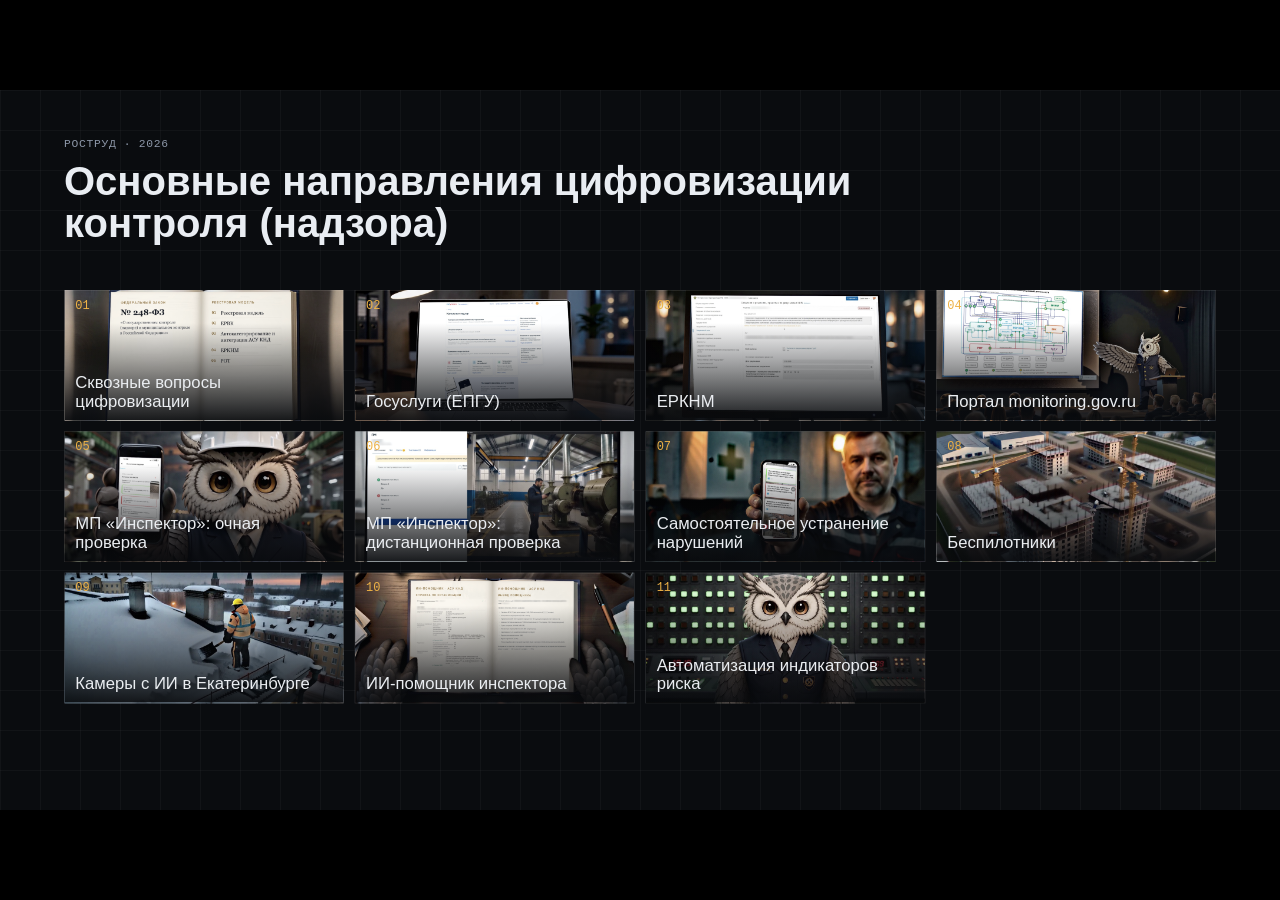
==== index.html @ 7064110b "Publish VNOT presentation version 4" ====
<!doctype html>
<html lang="ru">
<head>
<meta charset="utf-8">
<meta name="viewport" content="width=device-width,initial-scale=1">
<title>Цифровизация контроля · v4</title>
<style>
/* v2 — индустриальный: графит, сетка, тонкие линии, янтарный сигнальный акцент, DIN-подобный Bahnschrift, моноширинные цифры */
:root{--bg:#0a0c0f;--panel:rgba(10,13,18,.9);--line:rgba(255,255,255,.14);--line2:rgba(255,255,255,.28);--text:#e9edf2;--muted:#8d97a8;
  --acc:#ffb020;--mono:"Cascadia Mono","Cascadia Code",Consolas,"Courier New",monospace;--din:"Bahnschrift","DIN Alternate","Segoe UI",Arial,sans-serif}
*{box-sizing:border-box;margin:0;padding:0}
html,body{height:100%;background:#000;overflow:hidden}
body{font-family:var(--din);color:var(--text);-webkit-font-smoothing:antialiased}
#stage{position:absolute;left:50%;top:50%;width:1920px;height:1080px;transform-origin:50% 50%;overflow:hidden;background:var(--bg);-webkit-user-select:none;user-select:none}
#cam{position:absolute;inset:0;transform-origin:0 0;transition:transform .9s cubic-bezier(.6,0,.2,1)}
.instant,.instant *{transition:none!important}
.film{position:absolute;left:0;top:-8.571px;width:1920px;height:1097.143px}
#poster,#vid{object-fit:cover}
#poster{z-index:1;transition:filter .6s}
#vid{z-index:2;transition:opacity .15s}
#vid.hidden{opacity:0}
/* стоп-кадр: холоднее и строже, виньетка + тонкая сетка */
#stage.frozen #poster{filter:saturate(.8) contrast(1.06) brightness(.9)}
#fx{position:absolute;inset:0;z-index:4;pointer-events:none;opacity:0;transition:opacity .6s;
  background:radial-gradient(130% 100% at 50% 45%,transparent 55%,rgba(0,0,0,.55)),
    linear-gradient(rgba(255,255,255,.035) 1px,transparent 1px) 0 0/100% 60px,linear-gradient(90deg,rgba(255,255,255,.035) 1px,transparent 1px) 0 0/60px 100%}
#stage.frozen #fx{opacity:1}
.layer{z-index:3;pointer-events:none;opacity:0;transition:opacity .7s}
.layer.on{opacity:1}
.layer.masked{-webkit-mask-size:100% 100%;mask-size:100% 100%}
.quad{position:absolute;left:0;top:0;transform-origin:0 0;overflow:hidden}
.scr{background:#fff}
.scr img{width:100%;height:100%;display:block}
.scr.paper,.page{background:#f2ece0}
.page{color:#161c28;font-family:Georgia,serif;display:flex;flex-direction:column;justify-content:center;padding:0 calc(var(--pw) * .12);gap:calc(var(--ph) * .045)}
.page .pn b{display:block;font-size:calc(var(--ph) * .13);line-height:1}
.page .pn span{display:block;font-size:calc(var(--ph) * .042);line-height:1.25}
.scr .chat{position:absolute;inset:0;padding:calc(var(--ph) * .08) calc(var(--pw) * .1);font-family:Georgia,serif;color:#161c28}
.chat .m{margin-bottom:calc(var(--ph) * .05)}
.chat .who{font-size:calc(var(--ph) * .032);letter-spacing:.08em;text-transform:uppercase;color:#7a5418;font-weight:700}
.chat .t{font-size:calc(var(--ph) * .05);line-height:1.3}

/* панель — как прибор: кромка-акцент, уголок, линии-разделители */
#panel{position:absolute;z-index:6;opacity:0;pointer-events:none;transition:opacity .35s,transform .5s cubic-bezier(.2,.8,.2,1)}
#panel.right{right:64px;top:88px;width:660px;transform:translateX(24px)}
#panel.left{left:64px;top:88px;width:660px;transform:translateX(-24px)}
#panel.narrow{width:560px}
#panel.bottom{left:64px;right:64px;bottom:92px;transform:translateY(24px);display:grid;grid-template-columns:1.3fr 1fr;gap:0;align-items:stretch}
#panel.on{opacity:1;transform:none}
.card{position:relative;background:var(--panel);border:1px solid var(--line);padding:24px 32px 26px 36px}
.card::before{content:"";position:absolute;left:-1px;top:-1px;bottom:-1px;width:4px;background:var(--acc)}
.card::after{content:"";position:absolute;right:-1px;top:-1px;width:18px;height:18px;border-top:2px solid var(--line2);border-right:2px solid var(--line2)}
#panel.bottom .card+.card{border-left:none}
#panel.bottom .card+.card::before{display:none}
.kick{font-family:var(--mono);font-size:17px;letter-spacing:.06em;text-transform:uppercase;color:var(--muted);display:flex;gap:16px;align-items:baseline}
.kick .code{color:var(--acc)}
.ttl{font-size:44px;font-weight:600;line-height:1.05;margin:10px 0 4px;font-stretch:condensed}
.sub{display:none}
.bl{list-style:none;margin-top:14px;border-top:1px solid var(--line)}
.bl li{font-size:25px;line-height:1.3;padding:11px 0 11px 30px;border-bottom:1px solid var(--line);position:relative}
.bl li::before{content:"";position:absolute;left:0;top:24px;width:14px;height:2px;background:var(--acc)}
.nums{display:flex;flex-wrap:wrap}
.card .nums{margin-top:18px}
.num{padding-right:26px;margin-right:26px;border-right:1px solid var(--line)}
.num:last-child{border-right:none;margin-right:0;padding-right:0}
.num b{display:block;font-family:var(--mono);font-size:66px;font-weight:600;line-height:1;letter-spacing:-.02em;color:#fff;white-space:nowrap}
.num span{display:block;font-size:22px;color:var(--muted);margin-top:8px;max-width:320px;line-height:1.25}
.num em{display:inline-block;margin-top:6px;font-style:normal;font-family:var(--mono);font-size:13px;color:var(--acc);border:1px dashed var(--acc);padding:1px 7px}
.rv{opacity:0;transform:translateY(8px);transition:opacity .4s,transform .4s}
.on .rv,.rv.on{opacity:1;transform:none}

/* статус-строка */
#bar{position:absolute;left:0;right:0;bottom:0;height:58px;z-index:7;display:flex;align-items:center;gap:24px;padding:0 64px;
  font-family:var(--mono);font-size:15px;letter-spacing:.07em;text-transform:uppercase;color:var(--muted);
  background:linear-gradient(transparent,rgba(0,0,0,.7));opacity:0;transition:opacity .4s}
#stage.frozen #bar{opacity:1}
#bar b{color:var(--text);font-weight:600}
#bar .seg{display:flex;gap:4px;margin-left:auto}
#bar .seg i{width:34px;height:4px;background:rgba(255,255,255,.18)}
#bar .seg i.done{background:rgba(255,176,32,.45)}
#bar .seg i.cur{background:var(--acc)}

/* слайды шагов */
#slide{position:absolute;inset:0;z-index:8;opacity:0;pointer-events:none;transition:opacity .45s;background:var(--bg)}
#slide::before{content:"";position:absolute;inset:0;background:linear-gradient(rgba(255,255,255,.03) 1px,transparent 1px) 0 0/100% 60px,
  linear-gradient(90deg,rgba(255,255,255,.03) 1px,transparent 1px) 0 0/60px 100%}
#slide.on{opacity:1}
.shot{position:absolute;left:50%;top:46%;transform:translate(-50%,-50%);max-width:1720px;max-height:860px;border:1px solid var(--line2);background:#fff}
.shot.phone{height:880px;max-height:none;border-radius:40px;border:12px solid #15181e}
.cap{position:absolute;left:64px;right:64px;bottom:40px;font-family:var(--mono);font-size:18px;letter-spacing:.05em;text-transform:uppercase;color:var(--muted)}
.cap::before{content:"■ ";color:var(--acc)}
.list{position:absolute;left:140px;right:140px;top:110px}
.list h2{font-size:54px;font-weight:600;line-height:1.1;margin-bottom:44px;font-stretch:condensed}
.list ol{list-style:none;display:grid;grid-template-columns:1fr 1fr;grid-template-rows:repeat(4,auto);grid-auto-flow:column;column-gap:80px;counter-reset:n;border-top:1px solid var(--line)}
.list li{font-size:30px;line-height:1.3;padding:20px 0 20px 76px;border-bottom:1px solid var(--line);position:relative}
.list li::before{counter-increment:n;content:counter(n,decimal-leading-zero);position:absolute;left:0;top:20px;font-family:var(--mono);font-size:26px;color:var(--acc)}
.list .src{margin-top:26px;font-family:var(--mono);font-size:16px;color:var(--muted);text-transform:uppercase;letter-spacing:.06em}
.scrollbox{position:absolute;left:50%;top:60px;transform:translateX(-50%);width:1460px;height:880px;overflow:hidden;background:#fff;border:1px solid var(--line2)}
.scrollbox img{width:100%;display:block}

/* оглавление — плитки с кадрами */
#toc{position:absolute;inset:0;z-index:9;display:none;background:var(--bg)}
#toc.on{display:block}
#toc::before{content:"";position:absolute;inset:0;background:linear-gradient(rgba(255,255,255,.03) 1px,transparent 1px) 0 0/100% 60px,
  linear-gradient(90deg,rgba(255,255,255,.03) 1px,transparent 1px) 0 0/60px 100%}
#toc .bg{display:none}
#toc .kick{position:absolute;left:96px;top:72px}
#toc h1{position:absolute;left:96px;top:106px;font-size:60px;font-weight:600;line-height:1.05;max-width:1400px;font-stretch:condensed}
#toc ol{position:absolute;left:96px;right:96px;top:300px;display:grid;grid-template-columns:repeat(4,1fr);gap:16px;list-style:none}
#toc li{position:relative;height:196px;cursor:pointer;border:1px solid var(--line);background:center/cover no-repeat;overflow:hidden;filter:saturate(.75)}
#toc li:hover{filter:none;border-color:var(--acc)}
#toc li::before{content:"";position:absolute;inset:0;background:linear-gradient(transparent 25%,rgba(8,10,14,.93))}
#toc li .n{position:absolute;left:16px;top:12px;font-family:var(--mono);font-size:18px;color:var(--acc);z-index:1}
#toc li .t{position:absolute;left:16px;right:16px;bottom:14px;font-size:25px;line-height:1.15;z-index:1}
#toc .hint{position:absolute;left:96px;bottom:36px;font-family:var(--mono);font-size:15px;color:var(--muted)}
#toc .hint kbd{font:inherit;color:var(--text);border:1px solid var(--line2);padding:0 6px;margin:0 2px}

#black{position:fixed;inset:0;background:#000;z-index:100;display:none}
#hud{position:fixed;right:12px;bottom:10px;font:13px/1.3 Consolas,monospace;color:#8ea0c8;background:rgba(0,0,0,.6);padding:6px 10px;z-index:99}

/* v4: QR-код рядом с панелью (целые пиксели на модуль — make_qr.py, scale 6 → 246 px) */
.card.qr{display:flex;flex-direction:column;align-items:center;justify-content:center;gap:8px;padding:16px 18px 12px;background:#fff}
.card.qr img{display:block;width:246px;height:246px;image-rendering:pixelated}
.card.qr span{font-family:var(--mono);font-size:18px;letter-spacing:.04em;color:#0a0c0f}
#panel:not(.bottom) .card.qr{margin-top:14px;align-items:flex-start}
/* QR у списка ЕПГУ: отдельная колонка, все восемь пунктов остаются на одном слайде. */
.list.with-qr{right:490px}
.list.with-qr ol{column-gap:46px}
.list-qr{position:absolute;right:100px;top:440px;width:302px;display:flex;flex-direction:column;align-items:center;gap:16px;padding:16px;background:#fff}
.list-qr img{display:block;width:270px;height:270px;image-rendering:pixelated}
.list-qr span{font-family:var(--mono);font-size:20px;color:#0a0c0f;text-align:center}
</style>
</head>
<body>
<div id="stage">
  <div id="cam">
    <img id="poster" class="film" alt="">
    <video id="vid" class="film" muted playsinline preload="auto"></video>
    <div id="scrLayer" class="film layer"><div id="scr" class="quad scr"><img alt=""></div></div>
    <div id="pageLayer" class="film layer"><div id="page" class="quad page"></div></div>
  </div>
  <div id="fx"></div>
  <div id="panel"></div>
  <div id="bar"><b id="barT"></b><span id="barK"></span><span class="seg" id="barS"></span></div>
  <div id="slide"></div>
  <section id="toc">
    <div class="bg"></div>
    <div class="kick"></div>
    <h1></h1>
    <ol></ol>
    <div class="hint"><kbd>→</kbd>/<kbd>PgDn</kbd>/клик — дальше · <kbd>←</kbd> назад · <kbd>T</kbd> оглавление · <kbd>1</kbd>…<kbd>9</kbd>, <kbd>0</kbd>=10, <kbd>-</kbd>=11 ·
      <kbd>R</kbd> заново · <kbd>V</kbd> другой вариант ролика · <kbd>F</kbd>/<kbd>F5</kbd> экран · <kbd>B</kbd> чёрный экран · <kbd>H</kbd> подсказка</div>
  </section>
</div>
<div id="black"></div>
<div id="hud"></div>
<script src="config_v4.js"></script>
<script src="v4_clips.js" onerror="window.V2 = {}"></script>
<script>
(function () {
  const V = window.V2 || {};
  const PANEL_V2 = { B1: 'bottom', B5: 'bottom', B10: 'bottom' };   // в кадрах v2 боковая панель закрывала разворот/лицо
  DECK.blocks.forEach(B => {
    if (PANEL_V2[B.id]) { B.panel = PANEL_V2[B.id]; B.narrow = false; }
    B.numbersOnPage = false;   // в книгах v2 цифр нет (V10 — распечатки скринов), цифры — в панели
    const v = V[B.id];
    if (!v) return;
    B.clips = [v.clip];
    if (v.baked && B.screen) { B.screen.quad = v.quad; B.screen.baked = true; B.screen.mask = null; }
    if (v.baked && B.page) B.page.baked = true;
    if (!v.baked) { B.screen = null; B.page = null; }   // экраны первой версии к кадрам v2 не подходят
  });
})();
</script>
<script src="masks.js"></script>
<script>
const D = window.DECK;
const $ = (s, r = document) => r.querySelector(s);
const stage = $('#stage'), cam = $('#cam'), vid = $('#vid'), poster = $('#poster');
const K = 1920 / D.frame[0], OY = (1080 - D.frame[1] * K) / 2;   // кадр → сцена

function fit() {
  const s = Math.min(innerWidth / 1920, innerHeight / 1080);
  stage.style.transform = `translate(-50%,-50%) scale(${s})`;
}
addEventListener('resize', fit); fit();

/* ---------- перспектива: четыре угла → matrix3d ---------- */
const adj = m => [m[4]*m[8]-m[5]*m[7], m[2]*m[7]-m[1]*m[8], m[1]*m[5]-m[2]*m[4], m[5]*m[6]-m[3]*m[8], m[0]*m[8]-m[2]*m[6],
                  m[2]*m[3]-m[0]*m[5], m[3]*m[7]-m[4]*m[6], m[1]*m[6]-m[0]*m[7], m[0]*m[4]-m[1]*m[3]];
const mm = (a, b) => { const c = []; for (let i = 0; i < 3; i++) for (let j = 0; j < 3; j++) { let s = 0; for (let k = 0; k < 3; k++) s += a[3*i+k] * b[3*k+j]; c[3*i+j] = s; } return c; };
const mv = (m, v) => [m[0]*v[0]+m[1]*v[1]+m[2]*v[2], m[3]*v[0]+m[4]*v[1]+m[5]*v[2], m[6]*v[0]+m[7]*v[1]+m[8]*v[2]];
function basis(p) { const m = [p[0], p[2], p[4], p[1], p[3], p[5], 1, 1, 1]; const v = mv(adj(m), [p[6], p[7], 1]); return mm(m, [v[0], 0, 0, 0, v[1], 0, 0, 0, v[2]]); }
const dist = (a, b) => Math.hypot(a[0] - b[0], a[1] - b[1]);
function placeQuad(el, quad) {            // quad в пикселях кадра; слой .film уже растянут на K
  const q = quad.map(([x, y]) => [x * K, y * K]);
  const w = (dist(q[0], q[1]) + dist(q[3], q[2])) / 2, h = (dist(q[0], q[3]) + dist(q[1], q[2])) / 2;
  el.style.width = w + 'px'; el.style.height = h + 'px'; el.style.setProperty('--ph', h + 'px'); el.style.setProperty('--pw', w + 'px');
  const t = mm(basis([q[0][0], q[0][1], q[1][0], q[1][1], q[3][0], q[3][1], q[2][0], q[2][1]]), adj(basis([0, 0, w, 0, 0, h, w, h])));
  for (let i = 0; i < 9; i++) t[i] /= t[8];
  el.style.transform = `matrix3d(${[t[0], t[3], 0, t[6], t[1], t[4], 0, t[7], 0, 0, 1, 0, t[2], t[5], 0, t[8]].join(',')})`;
}

/* ---------- состояние ---------- */
const QS = new URLSearchParams(location.search);
const DRAFT = QS.has('draft');                   // ?draft — показывать заглушки цифр («нужна цифра»)
let cur = { b: -2, s: 0 }, token = 0, hud = QS.has('hud'), timers = [];
const nums = B => B.numbers.filter(n => !n.stub || DRAFT);
// заранее распаковать все стоп-кадры и первые кадры: смена блока без мелькания
const STILLS = {};
D.blocks.forEach(B => B.clips.forEach(c => ['first', 'last'].forEach(k => {
  const im = new Image(); im.src = `media/${c}_${k}.jpg`; im.decode().catch(() => {}); STILLS[`${c}_${k}`] = im;
})));
const variant = {};
const clipOf = B => B.clips[variant[B.id] || 0];
const lastStep = B => 1 + (B.steps || []).length;          // 0 ролик, 1 стоп-кадр, 2.. шаги
function later(fn, ms) { const t = token; timers.push(setTimeout(() => t === token && fn(), ms)); }
function stopTimers() { timers.forEach(clearTimeout); timers = []; }
function instant(el, on) { el.classList.toggle('instant', on); if (on) void el.offsetWidth; }

function countUp(el, raw, delay) {
  const m = String(raw).match(/^([^\d]*)(\d[\d\s]*\d|\d)(.*)$/);
  if (!m || /N/.test(raw) || /^-/.test(m[3])) { el.textContent = raw; return; }   // «248-ФЗ» и заглушки не считаем
  const [, pre, num, post] = m, to = +num.replace(/\s/g, ''), fmt = n => pre + n.toLocaleString('ru-RU') + post;
  if (!isFinite(to) || to <= 1) { el.textContent = raw; return; }
  el.textContent = fmt(0);
  const t = token;
  later(() => {
    const t0 = performance.now(), dur = 1200;
    (function f(now) {
      if (t !== token) return;
      const k = Math.min(1, (now - t0) / dur);
      el.textContent = fmt(Math.round(to * (1 - Math.pow(1 - k, 3))));
      if (k < 1) requestAnimationFrame(f); else el.textContent = raw;
    })(t0);
  }, delay);
}
const numHTML = n => `<div class="num rv"><b data-v="${n.v}">${n.v}</b><span>${n.l}</span>${n.stub ? '<em>нужна цифра</em>' : ''}</div>`;

function loadBlock(B) {
  const c = clipOf(B);
  vid.removeAttribute('poster'); vid.poster = `media/${c}_first.jpg`;
  vid.src = `media/${c}.mp4`; vid.dataset.clip = c;
  poster.src = `media/${c}_first.jpg`;            // на время ролика под видео — его первый кадр; стоп-кадр ставится в go()
  // экран в кадре
  const L = $('#scrLayer'), S = $('#scr');
  L.style.display = B.screen && !B.screen.baked ? '' : 'none';     // baked: интерфейс уже вклеен в ролик
  if (B.screen && !B.screen.baked) {
    if (B.screen.chat) {             // «напечатанный» диалог на странице книги
      S.innerHTML = `<div class="chat">${B.screen.chat.map(m => `<div class="m ${m.q ? 'q' : ''}"><div class="who">${m.who}</div><div class="t">${m.t}</div></div>`).join('')}</div>`;
    } else {
      S.innerHTML = '<img alt="">';
      const img = $('img', S);
      img.src = B.screen.img; img.style.objectFit = B.screen.fit || 'cover'; img.style.objectPosition = B.screen.pos || 'center';
    }
    S.style.background = B.screen.bg || ''; S.classList.toggle('paper', !!B.screen.paper);
    placeQuad(S, B.screen.quad);
    L.classList.toggle('masked', !!B.screen.mask);
    const mk = B.screen.mask && ((window.MASKS || {})[B.screen.mask] || B.screen.mask);
    L.style.webkitMaskImage = L.style.maskImage = mk ? `url("${mk}")` : '';
  }
  // цифры на странице книги
  const PL = $('#pageLayer'), P = $('#page');
  PL.style.display = B.page && !B.page.baked ? '' : 'none';
  if (B.page && !B.page.baked) {
    placeQuad(P, B.page.quad);
    P.innerHTML = nums(B).map(n => `<div class="pn"><b>${n.v}</b><span>${n.l}</span>${n.stub ? '<em>нужна цифра</em>' : ''}</div>`).join('');
  }
  // панель
  const panel = $('#panel');
  panel.className = B.panel + (B.narrow ? ' narrow' : '') + ' instant';   // старая панель не «уезжает» поверх нового ролика
  const bi = D.blocks.indexOf(B) + 1;
  const head = `<div class="kick rv"><span class="code">${String(bi).padStart(2, '0')} / ${D.blocks.length}</span><span>${B.kicker || ''}</span></div><div class="ttl rv">${B.title}</div>`;
  const bl = `<ul class="bl">${B.bullets.map(x => `<li class="rv">${x}</li>`).join('')}</ul>`;
  const nl = B.numbersOnPage ? [] : nums(B);
  const numsHTML = nl.length ? `<div class="nums">${nl.map(numHTML).join('')}</div>` : '';
  const qrHTML = B.qr ? `<div class="card qr"><img class="rv" src="${B.qr.img}" alt=""><span class="rv">${B.qr.label || ''}</span></div>` : '';
  panel.innerHTML = (B.panel === 'bottom' && numsHTML ? `<div class="card">${head}${bl}</div><div class="card">${numsHTML}</div>`
                                                      : `<div class="card">${head}${bl}${numsHTML}</div>`) + qrHTML;
  panel.style.gridTemplateColumns = B.panel === 'bottom' ? (numsHTML ? '1.3fr 1fr' : '1fr') + (qrHTML ? ' auto' : '') : '';
  void panel.offsetWidth;
  // подгрузить следующий ролик заранее
  const nb = D.blocks[D.blocks.indexOf(B) + 1];
  if (nb) { const pv = document.createElement('video'); pv.preload = 'auto'; pv.muted = true; pv.src = `media/${clipOf(nb)}.mp4`; }
}

function showPanel(on, anim) {
  const panel = $('#panel');
  instant(panel, !anim);
  panel.classList.toggle('on', on);
  const items = [...panel.querySelectorAll('.rv')];
  items.forEach((el, i) => { el.style.transitionDelay = anim && on ? `${250 + i * 110}ms` : '0ms'; el.classList.toggle('on', on); });
  if (on) panel.querySelectorAll('.num b').forEach((b, i) => anim ? countUp(b, b.dataset.v, 500 + i * 250) : (b.textContent = b.dataset.v));
  if (!anim) requestAnimationFrame(() => panel.classList.remove('instant'));
}

function camZoom(B, on, anim) {
  instant(cam, !anim);
  if (on && B.screen) {
    const xs = B.screen.quad.map(p => p[0] * K), ys = B.screen.quad.map(p => p[1] * K + OY);
    const x0 = Math.min(...xs), x1 = Math.max(...xs), y0 = Math.min(...ys), y1 = Math.max(...ys);
    const s = Math.min(1920 / (x1 - x0), 1080 / (y1 - y0)) * .92, cx = (x0 + x1) / 2, cy = (y0 + y1) / 2;
    cam.style.transform = `translate(${960 - cx * s}px,${540 - cy * s}px) scale(${s})`;
  } else cam.style.transform = 'none';
  if (!anim) requestAnimationFrame(() => cam.classList.remove('instant'));
}

function showSlide(B, s, anim) {
  const sl = $('#slide');
  instant(sl, !anim);
  const st = s >= 2 ? B.steps[s - 2] : null;
  if (!st) { sl.classList.remove('on'); return; }            // содержимое гаснет вместе со слайдом, без пустого фона
  if (st.type === 'zoom') {
    sl.innerHTML = `<img class="shot${st.phone ? ' phone' : ''}" src="${st.img}" alt="" style="${st.bg ? 'background:' + st.bg : ''}"><div class="cap">${st.caption || ''}</div>`;
  } else if (st.type === 'list') {
    sl.innerHTML = `<div class="list${st.qr ? ' with-qr' : ''}"><h2>${st.title}</h2><ol>${st.items.map(x => `<li class="rv">${x}</li>`).join('')}</ol>
      ${st.source ? `<div class="src">Источник: ${st.source}</div>` : ''}</div>
      ${st.qr ? `<div class="list-qr rv"><img src="${st.qr.img}" alt="QR-код: страница ЕПГУ на monitoring.gov.ru"><span>${st.qr.label || ''}</span></div>` : ''}`;
  } else if (st.type === 'scroll') {
    sl.innerHTML = `<div class="scrollbox"><img src="${st.img}" alt=""></div><div class="cap">${st.caption || ''}</div>`;
  }
  const reveal = () => {
    sl.classList.add('on');
    sl.querySelectorAll('.rv').forEach((el, i) => { el.style.transitionDelay = anim ? `${200 + i * 90}ms` : '0ms'; el.classList.add('on'); });
    if (st.type === 'scroll') {
      const img = $('.scrollbox img', sl);
      const run = () => {
        const d = img.getBoundingClientRect().height / (stage.getBoundingClientRect().height / 1080) - 890;
        if (d > 0) img.animate([{ transform: 'translateY(0)' }, { transform: `translateY(${-d}px)` }],
                               { duration: Math.max(6000, d * 6), delay: 700, easing: 'ease-in-out', fill: 'forwards' });
      };
      img.complete ? run() : img.onload = run;
    }
  };
  const prevStep = sl.classList.contains('on');
  if (anim && !prevStep && st.type === 'zoom' && B.screen) later(reveal, 650);    // сначала наезд камеры, потом скрин крупно
  else reveal();
  if (!anim) requestAnimationFrame(() => sl.classList.remove('instant'));
}

function go(b, s, opt = {}) {
  token++; stopTimers();
  const changed = b !== cur.b || opt.reload;
  cur = { b, s };
  const toc = $('#toc');
  if (b < 0) {
    toc.classList.add('on'); vid.pause(); drawHud(); return;
  }
  toc.classList.remove('on');
  const B = D.blocks[b];
  if (changed) loadBlock(B);
  const anim = !!opt.anim;
  // ролик / стоп-кадр
  poster.src = `media/${clipOf(B)}_${s === 0 ? 'first' : 'last'}.jpg`;
  if (s === 0) {
    vid.classList.remove('hidden'); vid.currentTime = 0;
    if (!blackOn()) vid.play().catch(() => {});
  } else {
    vid.pause(); vid.classList.add('hidden');
  }
  // экран в кадре и страница книги — со стоп-кадра и дальше
  const a2 = anim && !changed && s > 0;                  // при смене блока слои и камеру ставим сразу, без отъезда поверх нового ролика
  for (const id of ['#scrLayer', '#pageLayer']) { const L = $(id); instant(L, !a2); L.classList.toggle('on', s >= 1); if (!a2) requestAnimationFrame(() => L.classList.remove('instant')); }
  showPanel(s === 1, anim);
  camZoom(B, s >= 2 && !!B.screen, a2);
  showSlide(B, s, anim);
  drawHud();
}
vid.addEventListener('ended', () => {
  if (cur.b >= 0 && cur.s === 0 && vid.dataset.clip === clipOf(D.blocks[cur.b])) {
    lastNav = performance.now() + 500;           // нажатие в момент конца ролика не проскакивает стоп-кадр
    go(cur.b, 1, { anim: true });
  }
});

function next() {
  if (cur.b < 0) return go(0, 0, { anim: true });
  const B = D.blocks[cur.b];
  if (cur.s < lastStep(B)) return go(cur.b, cur.s + 1, { anim: true });
  if (cur.b < D.blocks.length - 1) go(cur.b + 1, 0, { anim: true });
}
function prev() {
  if (cur.b < 0) return;
  if (cur.s >= 2) return go(cur.b, cur.s - 1, { anim: true });
  if (cur.b === 0) return go(-1, 0);
  go(cur.b - 1, 1, { anim: false });           // предыдущий блок — сразу стоп-кадр
}
function drawBar() {
  const b = cur.b;
  stage.classList.toggle('frozen', b >= 0 && cur.s >= 1);
  stage.classList.toggle('inslide', b >= 0 && cur.s >= 2);
  if (b < 0) return;
  $('#barT').textContent = `${String(b + 1).padStart(2, '0')} · ${D.blocks[b].title}`;
  $('#barK').textContent = 'Роструд · цифровизация контроля (надзора)';
  $('#barS').innerHTML = D.blocks.map((_, i) => `<i class="${i < b ? 'done' : i === b ? 'cur' : ''}"></i>`).join('');
}
function drawHud() {
  drawBar();
  const h = $('#hud');
  h.style.display = hud ? '' : 'none';
  $('#toc .hint').style.display = hud ? '' : 'none';
  if (cur.b < 0) { h.textContent = 'оглавление'; return; }
  const B = D.blocks[cur.b], names = ['ролик', 'стоп-кадр'];
  const st = cur.s < 2 ? names[cur.s] : ({ zoom: 'экран крупно', list: 'список', scroll: 'прокрутка' })[B.steps[cur.s - 2].type];
  h.textContent = `${B.id} · ${st} · ${clipOf(B)} · ${cur.s + 1}/${lastStep(B) + 1}`;
}

/* ---------- оглавление ---------- */
$('#toc .kick').textContent = D.subtitle;
$('#toc h1').textContent = D.title;
$('#toc .bg').style.backgroundImage = `url(media/${D.blocks[0].clips[0]}_last.jpg)`;
$('#toc ol').innerHTML = D.blocks.map((B, i) => `<li data-go="${i}" style="background-image:url(media/${B.clips[0]}_last.jpg)"><span class="n">${String(i + 1).padStart(2, '0')}</span><span class="t">${B.title}</span></li>`).join('');

/* ---------- управление: кликер = клавиатура; дребезг и автоповтор не листают ---------- */
let lastNav = 0;
function nav(fn, ...a) { const t = performance.now(); if (t - lastNav < 250) return; lastNav = t; fn(...a); }
const blackOn = () => $('#black').style.display === 'block';
function setBlack(v) {
  $('#black').style.display = v ? 'block' : 'none';
  if (cur.b >= 0 && cur.s === 0) v ? vid.pause() : vid.play().catch(() => {});   // ролик под чёрным не идёт вслепую
}
$('#black').addEventListener('click', e => { if (e.detail === 1) setBlack(false); });
const fullscreen = () => document.fullscreenElement || document.documentElement.requestFullscreen().catch(() => {});
const NEXT = ['ArrowRight', 'PageDown', 'ArrowDown', ' ', 'Enter'], PREV = ['ArrowLeft', 'PageUp', 'ArrowUp', 'Backspace'];
const DIGIT = { Digit1: 0, Digit2: 1, Digit3: 2, Digit4: 3, Digit5: 4, Digit6: 5, Digit7: 6, Digit8: 7, Digit9: 8, Digit0: 9, Minus: 10 };
addEventListener('keydown', e => {
  const k = e.key, c = e.code;
  if (e.ctrlKey || e.altKey || e.metaKey) return;
  if (NEXT.includes(k) || PREV.includes(k) || k === 'F5') e.preventDefault();
  if (e.repeat) return;
  if (blackOn() && (NEXT.includes(k) || PREV.includes(k) || k === 'Escape')) return setBlack(false);
  if (NEXT.includes(k)) nav(next);
  else if (PREV.includes(k)) nav(prev);
  else if (k === 'F5') fullscreen();
  else if (k === 'Escape') { /* Esc ничего не листает */ }
  else if (c === 'KeyT' || k === 'Home') nav(go, -1, 0);
  else if (c === 'KeyR' && cur.b >= 0) nav(go, cur.b, 0, { anim: true, reload: true });
  else if (c === 'KeyV' && cur.b >= 0 && D.blocks[cur.b].clips.length > 1) {
    const B = D.blocks[cur.b]; variant[B.id] = ((variant[B.id] || 0) + 1) % B.clips.length;
    nav(go, cur.b, 0, { anim: true, reload: true });
  }
  else if (c === 'KeyF') document.fullscreenElement ? document.exitFullscreen() : fullscreen();
  else if (c === 'KeyH') { hud = !hud; drawHud(); }
  else if (c === 'KeyB' || c === 'Period' || k === '.') setBlack(!blackOn());
  else if (c in DIGIT && DIGIT[c] < D.blocks.length) nav(go, DIGIT[c], 0, { anim: true, reload: DIGIT[c] === cur.b });
});
let focusAt = 0;
addEventListener('focus', () => focusAt = performance.now());
stage.addEventListener('mousedown', e => { if (e.detail > 1) e.preventDefault(); });
stage.addEventListener('click', e => {
  if (e.detail > 1 || performance.now() - focusAt < 500) return;
  const li = e.target.closest('[data-go]');
  if (li) return nav(go, +li.dataset.go, 0, { anim: true });
  if (e.target.closest('#toc ol')) return;
  nav(next);
});

// ?b=3&s=1 — сразу блок и шаг (для проверки)
const q = new URLSearchParams(location.search);
q.has('b') ? go(+q.get('b'), +(q.get('s') || 0), { anim: false }) : go(-1, 0);
</script>
</body>
</html>
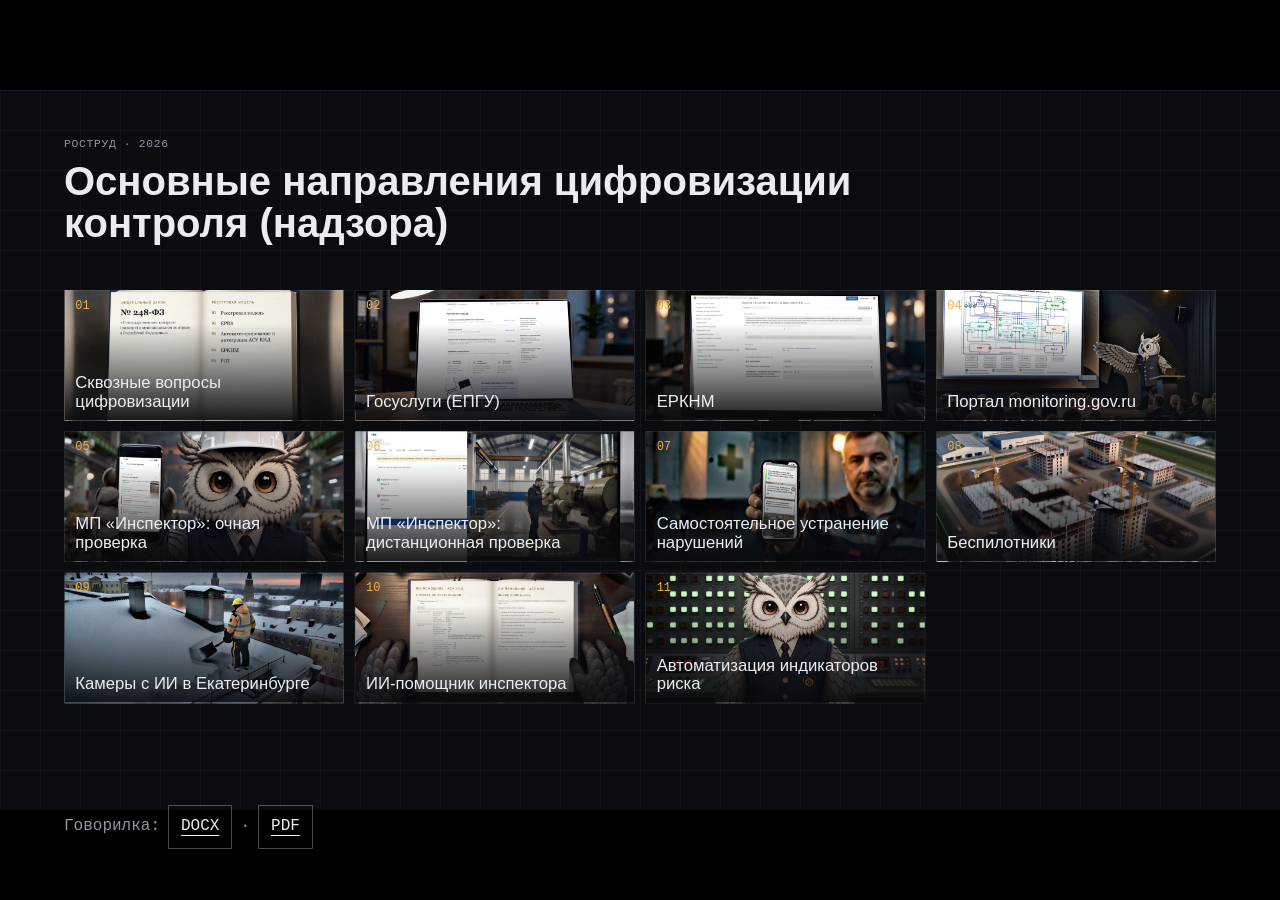
==== commit 72c79974: "Add downloadable speaker notes with natural Russian speech" ====
--- a/index.html
+++ b/index.html
@@ -128,8 +128,16 @@
 .list.with-qr ol{column-gap:46px}
 .list-qr{position:absolute;right:100px;top:440px;width:302px;display:flex;flex-direction:column;align-items:center;gap:16px;padding:16px;background:#fff}
 .list-qr img{display:block;width:270px;height:270px;image-rendering:pixelated}
-.list-qr span{font-family:var(--mono);font-size:20px;color:#0a0c0f;text-align:center}
-</style>
+.list-qr span{font-family:var(--mono);font-size:20px;color:#0a0c0f;text-align:center}
+/* v4: материалы докладчика доступны из оглавления и скрыты во время показа. */
+.speech-downloads{position:fixed;left:clamp(24px,5vw,96px);bottom:max(clamp(24px,4vw,76px),env(safe-area-inset-bottom));z-index:10;display:flex;align-items:center;gap:8px;font-family:var(--mono);font-size:clamp(16px,1.25vw,24px);line-height:1.3;color:var(--muted)}
+.speech-downloads[hidden]{display:none}
+.speech-downloads a{display:inline-flex;align-items:center;min-height:44px;color:var(--text);padding:8px 12px;border:1px solid var(--line2);text-decoration:underline;text-underline-offset:5px}
+.speech-downloads a:hover{color:var(--acc);border-color:var(--acc)}
+.speech-downloads a:focus-visible{outline:3px solid var(--acc);outline-offset:4px}
+/* Фиксированные границы body не дают сцене 1920px расширять viewport телефона. */
+@media(max-width:700px){body{position:fixed;inset:0}}
+</style>
 </head>
 <body>
 <div id="stage">
@@ -146,13 +154,19 @@
   <section id="toc">
     <div class="bg"></div>
     <div class="kick"></div>
-    <h1></h1>
-    <ol></ol>
-    <div class="hint"><kbd>→</kbd>/<kbd>PgDn</kbd>/клик — дальше · <kbd>←</kbd> назад · <kbd>T</kbd> оглавление · <kbd>1</kbd>…<kbd>9</kbd>, <kbd>0</kbd>=10, <kbd>-</kbd>=11 ·
+    <h1></h1>
+    <ol></ol>
+    <div class="hint"><kbd>→</kbd>/<kbd>PgDn</kbd>/клик — дальше · <kbd>←</kbd> назад · <kbd>T</kbd> оглавление · <kbd>1</kbd>…<kbd>9</kbd>, <kbd>0</kbd>=10, <kbd>-</kbd>=11 ·
       <kbd>R</kbd> заново · <kbd>V</kbd> другой вариант ролика · <kbd>F</kbd>/<kbd>F5</kbd> экран · <kbd>B</kbd> чёрный экран · <kbd>H</kbd> подсказка</div>
   </section>
-</div>
-<div id="black"></div>
+</div>
+<nav id="speechDownloads" class="speech-downloads" hidden aria-label="Материалы для выступления">
+  <span>Говорилка:</span>
+  <a href="speech/vnot-v4.docx" download="vnot-v4.docx" aria-label="Скачать говорилку в формате DOCX">DOCX</a>
+  <span aria-hidden="true">·</span>
+  <a href="speech/vnot-v4.pdf" download="vnot-v4.pdf" aria-label="Скачать говорилку в формате PDF">PDF</a>
+</nav>
+<div id="black"></div>
 <div id="hud"></div>
 <script src="config_v4.js"></script>
 <script src="v4_clips.js" onerror="window.V2 = {}"></script>
@@ -340,9 +354,12 @@
 
 function go(b, s, opt = {}) {
   token++; stopTimers();
-  const changed = b !== cur.b || opt.reload;
-  cur = { b, s };
-  const toc = $('#toc');
+  const changed = b !== cur.b || opt.reload;
+  cur = { b, s };
+  const speech = $('#speechDownloads');
+  speech.hidden = b >= 0;
+  if (speech.hidden && speech.contains(document.activeElement)) document.activeElement.blur();
+  const toc = $('#toc');
   if (b < 0) {
     toc.classList.add('on'); vid.pause(); drawHud(); return;
   }
@@ -423,9 +440,10 @@
 const fullscreen = () => document.fullscreenElement || document.documentElement.requestFullscreen().catch(() => {});
 const NEXT = ['ArrowRight', 'PageDown', 'ArrowDown', ' ', 'Enter'], PREV = ['ArrowLeft', 'PageUp', 'ArrowUp', 'Backspace'];
 const DIGIT = { Digit1: 0, Digit2: 1, Digit3: 2, Digit4: 3, Digit5: 4, Digit6: 5, Digit7: 6, Digit8: 7, Digit9: 8, Digit0: 9, Minus: 10 };
-addEventListener('keydown', e => {
-  const k = e.key, c = e.code;
-  if (e.ctrlKey || e.altKey || e.metaKey) return;
+addEventListener('keydown', e => {
+  const k = e.key, c = e.code;
+  if (e.target.closest?.('.speech-downloads a') && (k === 'Enter' || k === ' ')) return;
+  if (e.ctrlKey || e.altKey || e.metaKey) return;
   if (NEXT.includes(k) || PREV.includes(k) || k === 'F5') e.preventDefault();
   if (e.repeat) return;
   if (blackOn() && (NEXT.includes(k) || PREV.includes(k) || k === 'Escape')) return setBlack(false);
@@ -447,9 +465,10 @@
 let focusAt = 0;
 addEventListener('focus', () => focusAt = performance.now());
 stage.addEventListener('mousedown', e => { if (e.detail > 1) e.preventDefault(); });
-stage.addEventListener('click', e => {
-  if (e.detail > 1 || performance.now() - focusAt < 500) return;
-  const li = e.target.closest('[data-go]');
+stage.addEventListener('click', e => {
+  if (e.detail > 1 || performance.now() - focusAt < 500) return;
+  if (e.target.closest('.speech-downloads')) return;
+  const li = e.target.closest('[data-go]');
   if (li) return nav(go, +li.dataset.go, 0, { anim: true });
   if (e.target.closest('#toc ol')) return;
   nav(next);
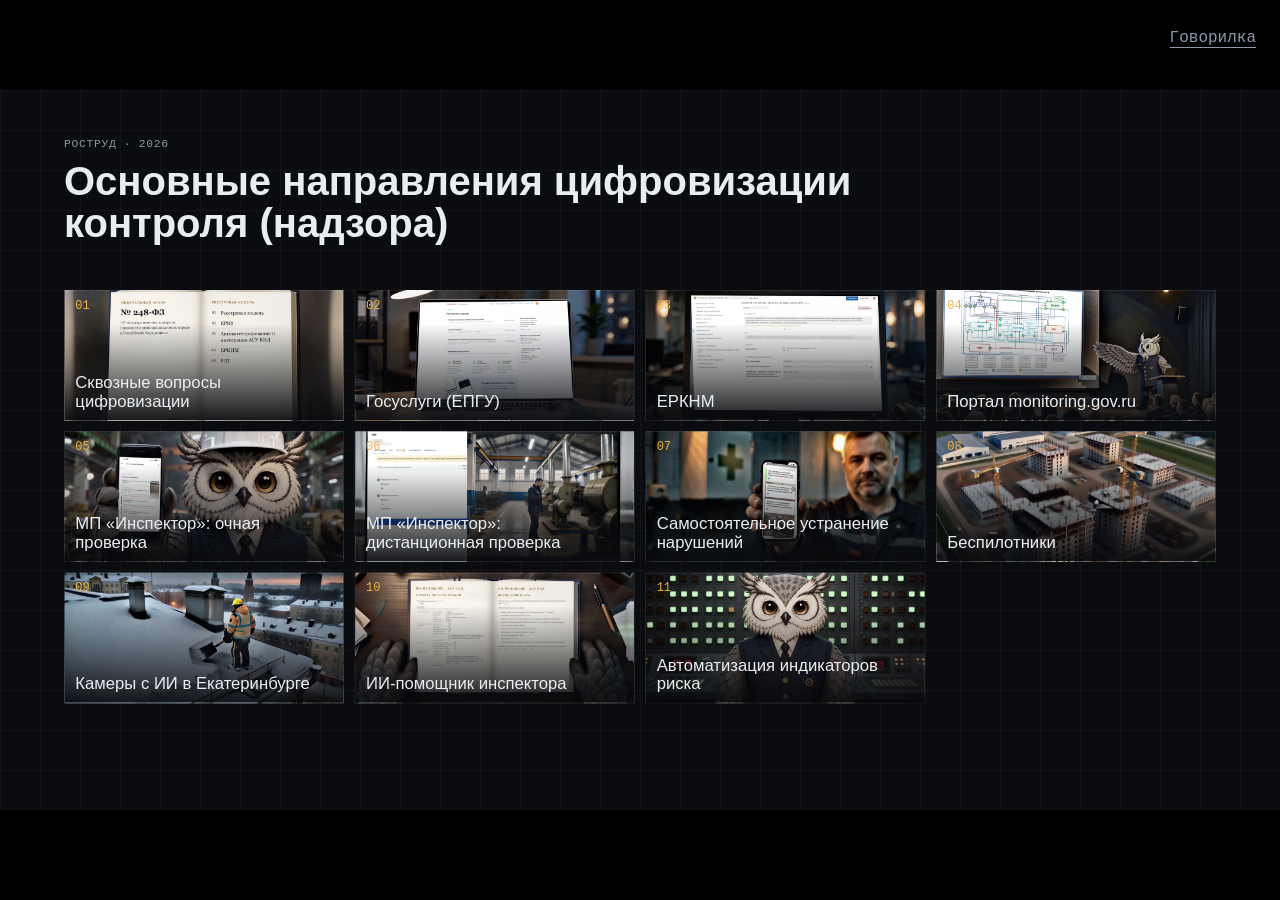
==== commit 31fd8ae7: "Move speaker notes link to home corner" ====
--- a/index.html
+++ b/index.html
@@ -128,16 +128,20 @@
 .list.with-qr ol{column-gap:46px}
 .list-qr{position:absolute;right:100px;top:440px;width:302px;display:flex;flex-direction:column;align-items:center;gap:16px;padding:16px;background:#fff}
 .list-qr img{display:block;width:270px;height:270px;image-rendering:pixelated}
-.list-qr span{font-family:var(--mono);font-size:20px;color:#0a0c0f;text-align:center}
-/* v4: материалы докладчика доступны из оглавления и скрыты во время показа. */
-.speech-downloads{position:fixed;left:clamp(24px,5vw,96px);bottom:max(clamp(24px,4vw,76px),env(safe-area-inset-bottom));z-index:10;display:flex;align-items:center;gap:8px;font-family:var(--mono);font-size:clamp(16px,1.25vw,24px);line-height:1.3;color:var(--muted)}
-.speech-downloads[hidden]{display:none}
-.speech-downloads a{display:inline-flex;align-items:center;min-height:44px;color:var(--text);padding:8px 12px;border:1px solid var(--line2);text-decoration:underline;text-underline-offset:5px}
-.speech-downloads a:hover{color:var(--acc);border-color:var(--acc)}
-.speech-downloads a:focus-visible{outline:3px solid var(--acc);outline-offset:4px}
-/* Фиксированные границы body не дают сцене 1920px расширять viewport телефона. */
-@media(max-width:700px){body{position:fixed;inset:0}}
-</style>
+.list-qr span{font-family:var(--mono);font-size:20px;color:#0a0c0f;text-align:center}
+/* v4: одна ссылка в углу главного экрана; во время показа скрыта. */
+.speech-downloads{position:fixed;right:max(16px,env(safe-area-inset-right));top:max(16px,env(safe-area-inset-top));z-index:10;font-family:var(--mono);font-size:16px;line-height:1.3;color:var(--muted)}
+.speech-downloads[hidden]{display:none}
+.speech-downloads summary{display:flex;align-items:center;min-height:44px;padding:8px;list-style:none;cursor:pointer;text-decoration:underline;text-underline-offset:5px}
+.speech-downloads summary::-webkit-details-marker{display:none}
+.speech-downloads nav{position:absolute;right:0;top:calc(100% + 8px);width:140px;padding:4px;background:#10141a;border:1px solid var(--line2)}
+.speech-downloads a{display:flex;align-items:center;min-height:44px;padding:8px 12px;color:var(--text);text-decoration:none}
+.speech-downloads a:hover{color:var(--acc);background:rgba(255,255,255,.05)}
+.speech-downloads summary:hover,.speech-downloads[open] summary{color:var(--acc)}
+.speech-downloads summary:focus-visible,.speech-downloads a:focus-visible{outline:2px solid var(--acc);outline-offset:2px}
+/* Фиксированные границы body не дают сцене 1920px расширять viewport телефона. */
+@media(max-width:700px){body{position:fixed;inset:0}}
+</style>
 </head>
 <body>
 <div id="stage">
@@ -154,19 +158,20 @@
   <section id="toc">
     <div class="bg"></div>
     <div class="kick"></div>
-    <h1></h1>
-    <ol></ol>
-    <div class="hint"><kbd>→</kbd>/<kbd>PgDn</kbd>/клик — дальше · <kbd>←</kbd> назад · <kbd>T</kbd> оглавление · <kbd>1</kbd>…<kbd>9</kbd>, <kbd>0</kbd>=10, <kbd>-</kbd>=11 ·
+    <h1></h1>
+    <ol></ol>
+    <div class="hint"><kbd>→</kbd>/<kbd>PgDn</kbd>/клик — дальше · <kbd>←</kbd> назад · <kbd>T</kbd> оглавление · <kbd>1</kbd>…<kbd>9</kbd>, <kbd>0</kbd>=10, <kbd>-</kbd>=11 ·
       <kbd>R</kbd> заново · <kbd>V</kbd> другой вариант ролика · <kbd>F</kbd>/<kbd>F5</kbd> экран · <kbd>B</kbd> чёрный экран · <kbd>H</kbd> подсказка</div>
   </section>
-</div>
-<nav id="speechDownloads" class="speech-downloads" hidden aria-label="Материалы для выступления">
-  <span>Говорилка:</span>
-  <a href="speech/vnot-v4.docx" download="vnot-v4.docx" aria-label="Скачать говорилку в формате DOCX">DOCX</a>
-  <span aria-hidden="true">·</span>
-  <a href="speech/vnot-v4.pdf" download="vnot-v4.pdf" aria-label="Скачать говорилку в формате PDF">PDF</a>
-</nav>
-<div id="black"></div>
+</div>
+<details id="speechDownloads" class="speech-downloads" hidden>
+  <summary>Говорилка</summary>
+  <nav aria-label="Скачать говорилку">
+    <a href="speech/vnot-v4.docx" download="vnot-v4.docx" aria-label="Скачать говорилку в формате DOCX">DOCX</a>
+    <a href="speech/vnot-v4.pdf" download="vnot-v4.pdf" aria-label="Скачать говорилку в формате PDF">PDF</a>
+  </nav>
+</details>
+<div id="black"></div>
 <div id="hud"></div>
 <script src="config_v4.js"></script>
 <script src="v4_clips.js" onerror="window.V2 = {}"></script>
@@ -354,12 +359,13 @@
 
 function go(b, s, opt = {}) {
   token++; stopTimers();
-  const changed = b !== cur.b || opt.reload;
-  cur = { b, s };
-  const speech = $('#speechDownloads');
-  speech.hidden = b >= 0;
-  if (speech.hidden && speech.contains(document.activeElement)) document.activeElement.blur();
-  const toc = $('#toc');
+  const changed = b !== cur.b || opt.reload;
+  cur = { b, s };
+  const speech = $('#speechDownloads');
+  speech.hidden = b >= 0;
+  if (speech.hidden) speech.open = false;
+  if (speech.hidden && speech.contains(document.activeElement)) document.activeElement.blur();
+  const toc = $('#toc');
   if (b < 0) {
     toc.classList.add('on'); vid.pause(); drawHud(); return;
   }
@@ -440,10 +446,11 @@
 const fullscreen = () => document.fullscreenElement || document.documentElement.requestFullscreen().catch(() => {});
 const NEXT = ['ArrowRight', 'PageDown', 'ArrowDown', ' ', 'Enter'], PREV = ['ArrowLeft', 'PageUp', 'ArrowUp', 'Backspace'];
 const DIGIT = { Digit1: 0, Digit2: 1, Digit3: 2, Digit4: 3, Digit5: 4, Digit6: 5, Digit7: 6, Digit8: 7, Digit9: 8, Digit0: 9, Minus: 10 };
-addEventListener('keydown', e => {
-  const k = e.key, c = e.code;
-  if (e.target.closest?.('.speech-downloads a') && (k === 'Enter' || k === ' ')) return;
-  if (e.ctrlKey || e.altKey || e.metaKey) return;
+addEventListener('keydown', e => {
+  const k = e.key, c = e.code;
+  if (e.target.closest?.('.speech-downloads') && (k === 'Enter' || k === ' ')) return;
+  if (k === 'Escape' && !blackOn() && $('#speechDownloads').open) { $('#speechDownloads').open = false; return; }
+  if (e.ctrlKey || e.altKey || e.metaKey) return;
   if (NEXT.includes(k) || PREV.includes(k) || k === 'F5') e.preventDefault();
   if (e.repeat) return;
   if (blackOn() && (NEXT.includes(k) || PREV.includes(k) || k === 'Escape')) return setBlack(false);
@@ -465,10 +472,10 @@
 let focusAt = 0;
 addEventListener('focus', () => focusAt = performance.now());
 stage.addEventListener('mousedown', e => { if (e.detail > 1) e.preventDefault(); });
-stage.addEventListener('click', e => {
-  if (e.detail > 1 || performance.now() - focusAt < 500) return;
-  if (e.target.closest('.speech-downloads')) return;
-  const li = e.target.closest('[data-go]');
+stage.addEventListener('click', e => {
+  if (e.detail > 1 || performance.now() - focusAt < 500) return;
+  if (e.target.closest('.speech-downloads')) return;
+  const li = e.target.closest('[data-go]');
   if (li) return nav(go, +li.dataset.go, 0, { anim: true });
   if (e.target.closest('#toc ol')) return;
   nav(next);
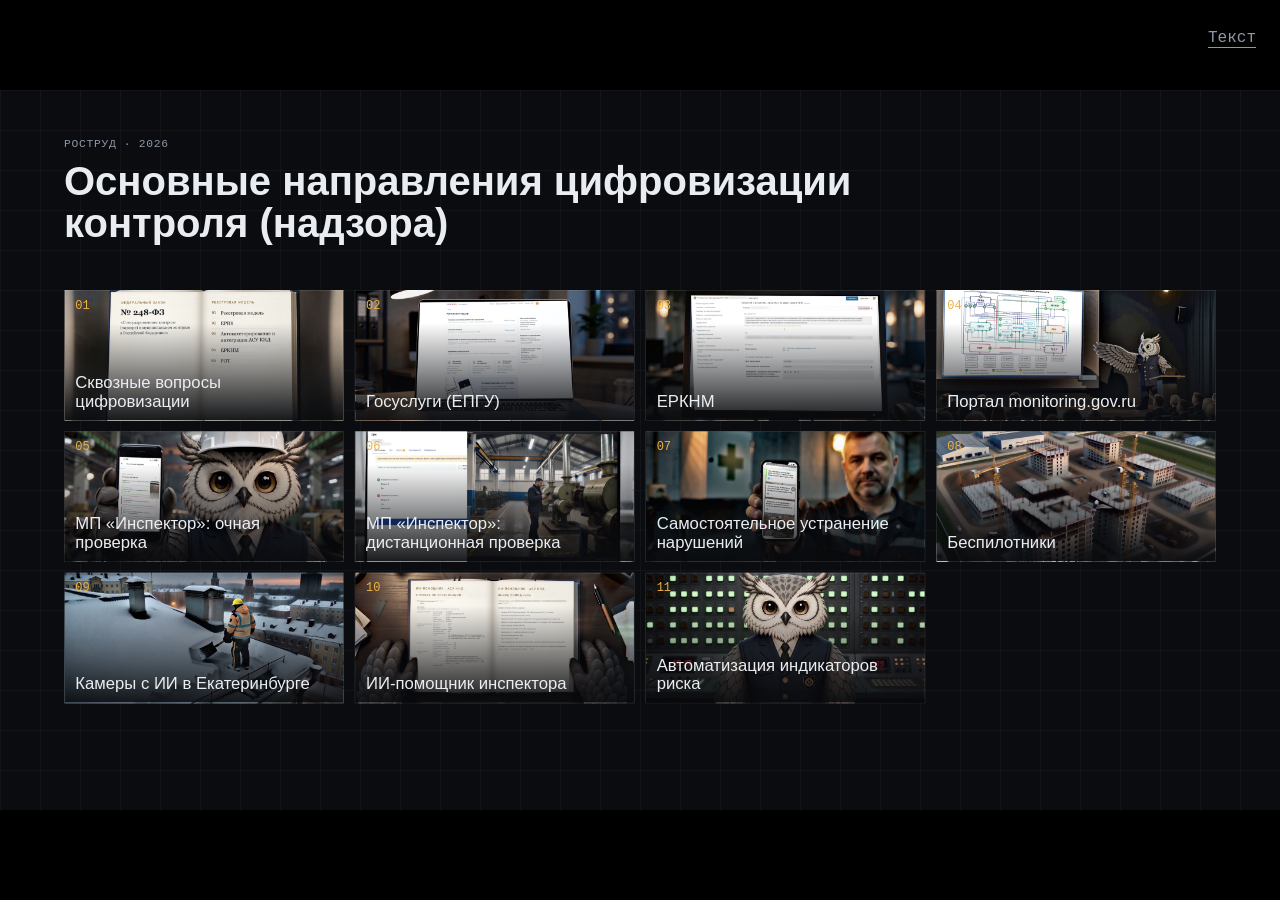
==== commit a7c1c92a: "Use professional text label for speaker notes" ====
--- a/index.html
+++ b/index.html
@@ -165,10 +165,10 @@
   </section>
 </div>
 <details id="speechDownloads" class="speech-downloads" hidden>
-  <summary>Говорилка</summary>
-  <nav aria-label="Скачать говорилку">
-    <a href="speech/vnot-v4.docx" download="vnot-v4.docx" aria-label="Скачать говорилку в формате DOCX">DOCX</a>
-    <a href="speech/vnot-v4.pdf" download="vnot-v4.pdf" aria-label="Скачать говорилку в формате PDF">PDF</a>
+  <summary>Текст</summary>
+  <nav aria-label="Скачать текст выступления">
+    <a href="speech/vnot-v4.docx" download="Текст выступления ВНОТ версия 4.docx" aria-label="Скачать текст выступления в формате DOCX">DOCX</a>
+    <a href="speech/vnot-v4.pdf" download="Текст выступления ВНОТ версия 4.pdf" aria-label="Скачать текст выступления в формате PDF">PDF</a>
   </nav>
 </details>
 <div id="black"></div>
